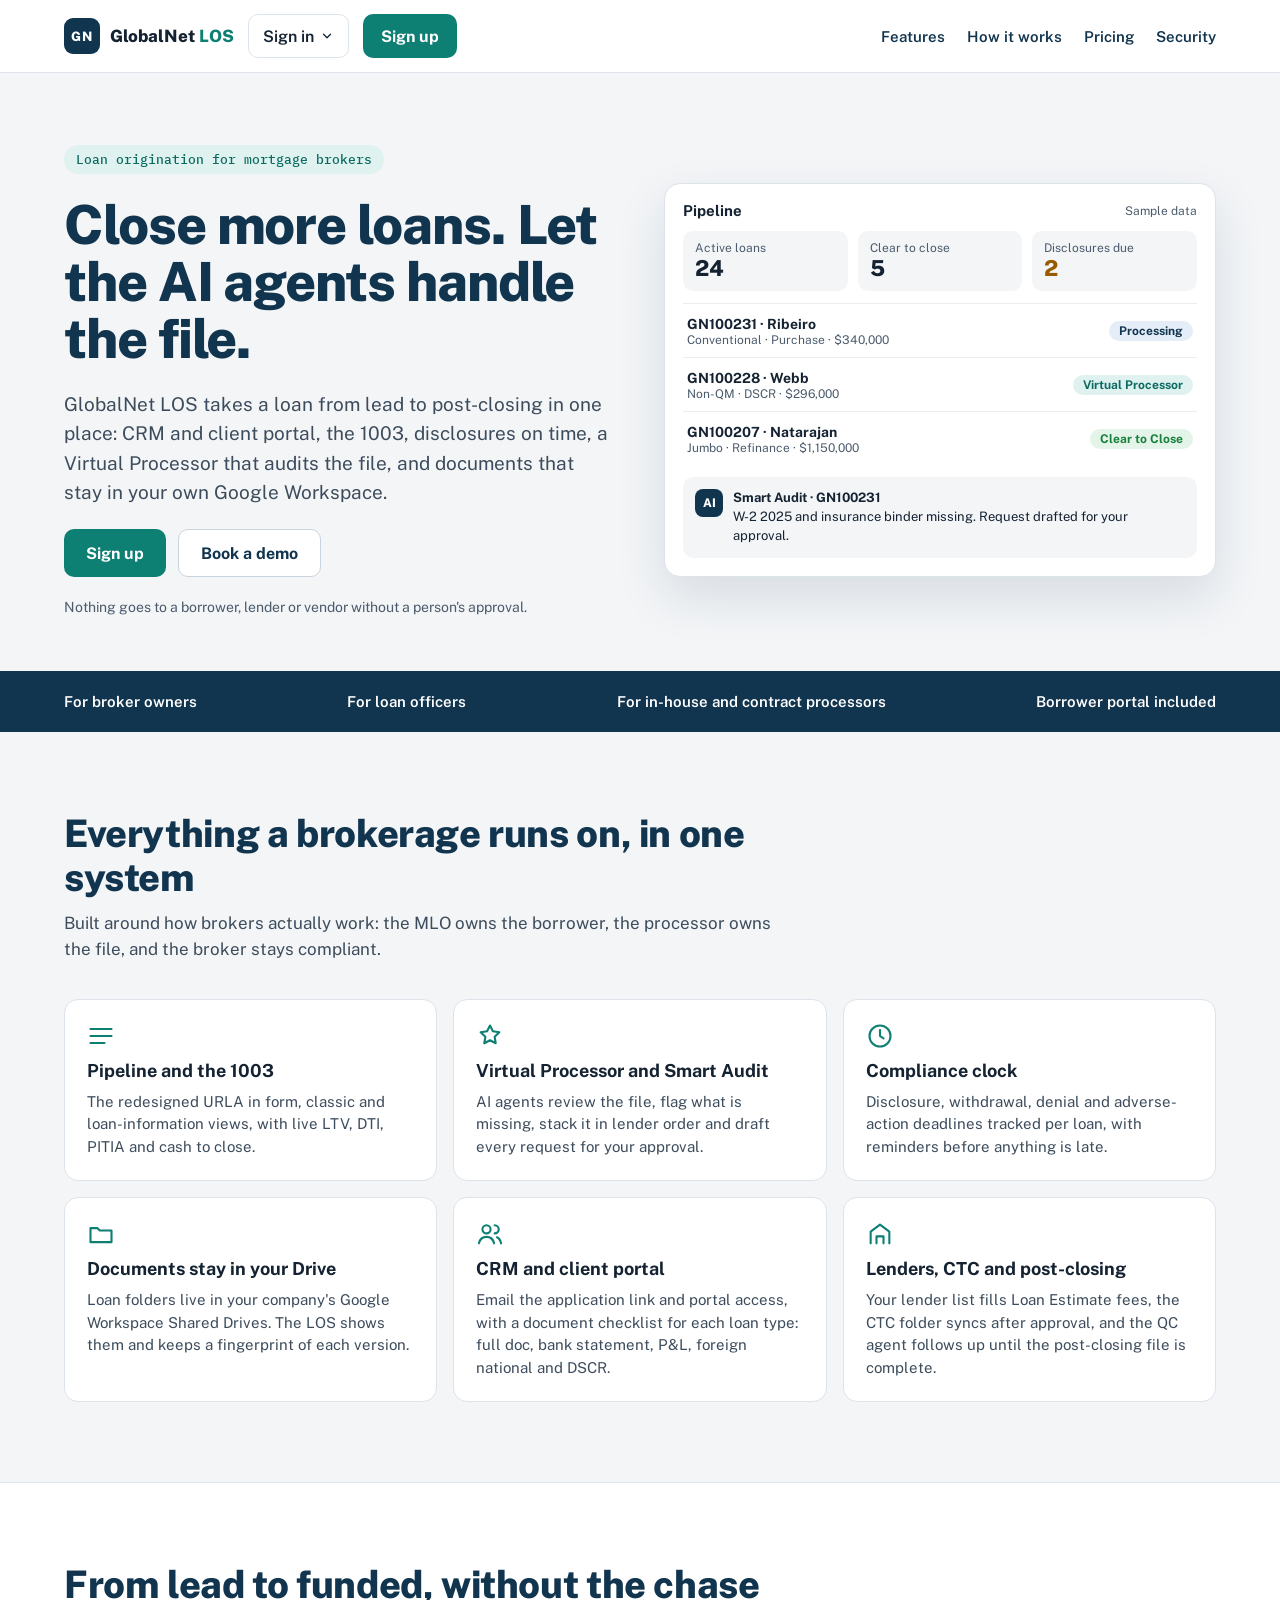
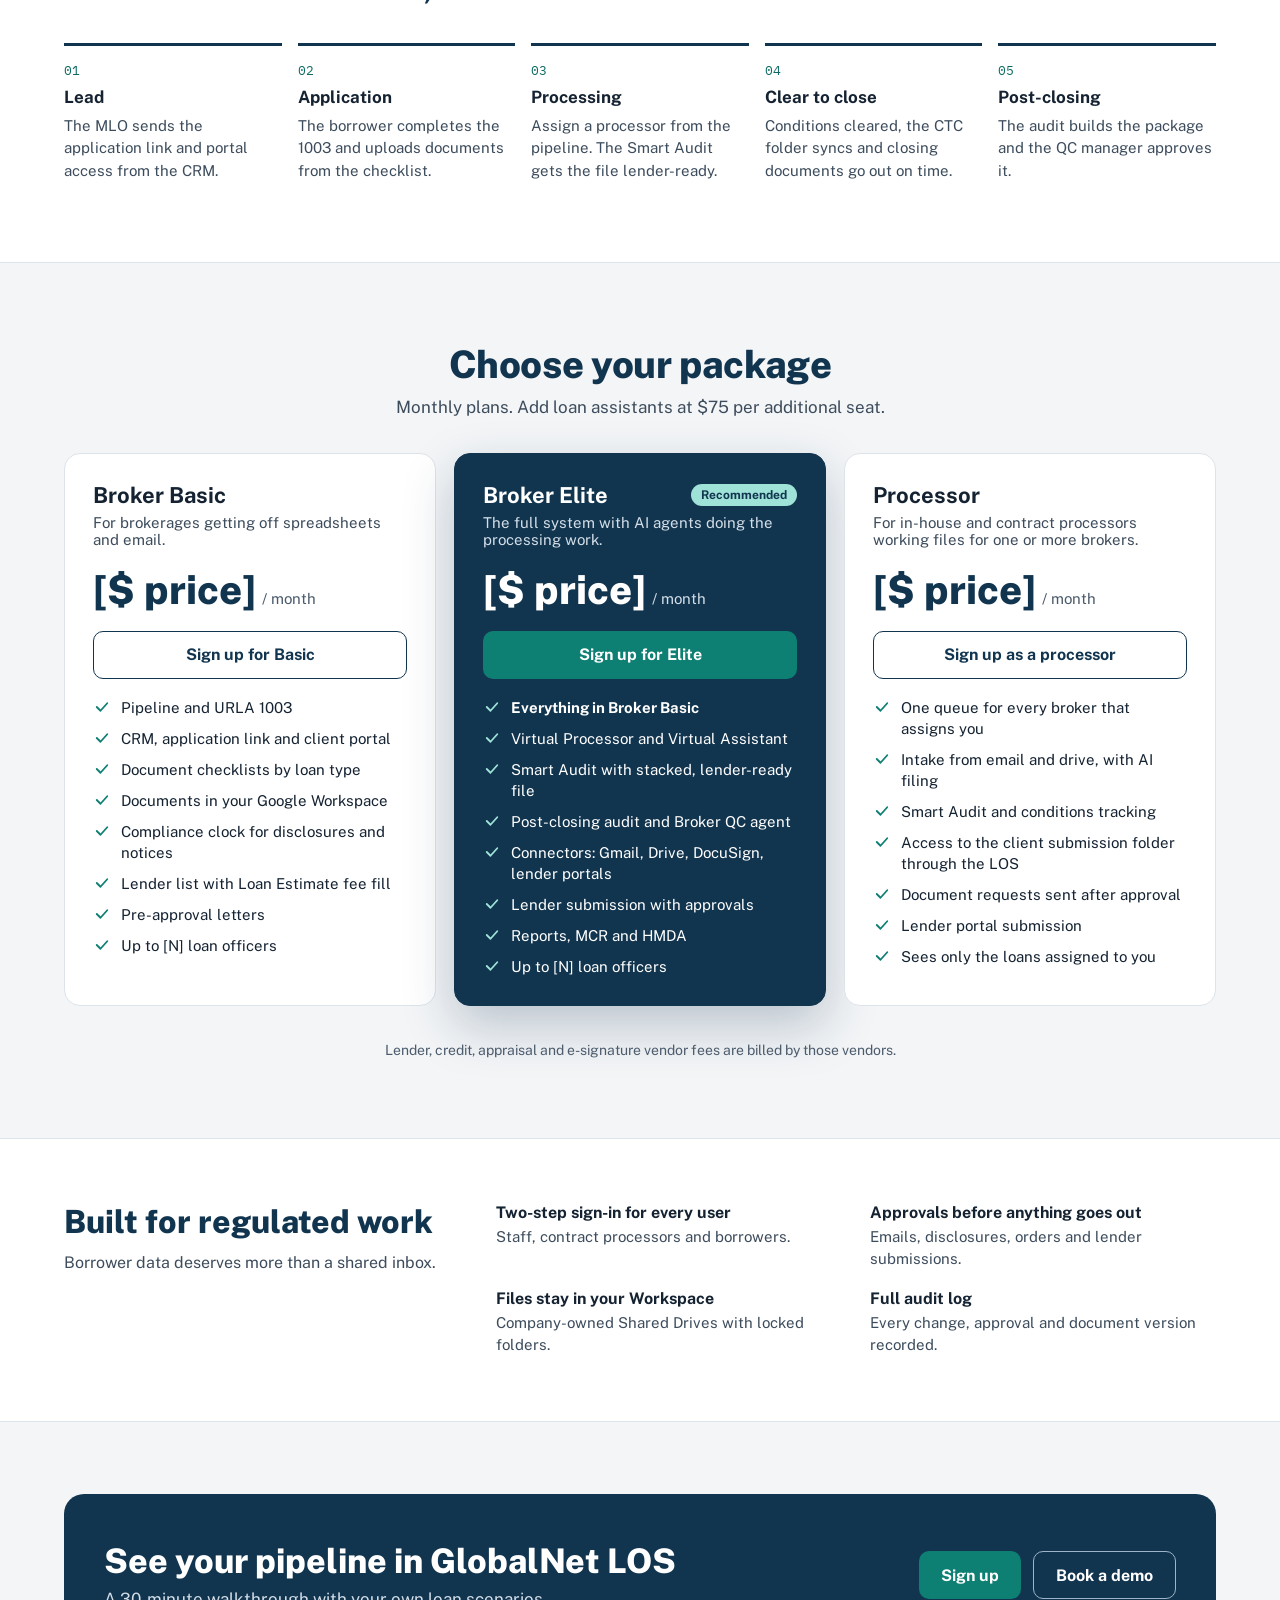
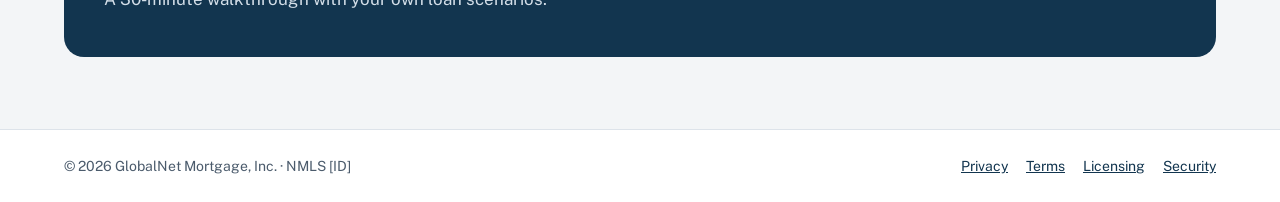
==== index.html @ fc75fb71 "GlobalNet AI LOS site (no database yet) Landing page, the full LOS with sample data (app.html) and t" ====
<!doctype html>
<html lang="en" data-app-url="" data-preview-url="app.html">
<!-- data-app-url: the platform address, e.g. https://app.globalnetmortgage.com — when set, "Sign in" opens its /login?as=… page.
     Empty: the menu opens the clickable MVP preview instead. -->
<head>
<meta charset="utf-8">
<meta name="viewport" content="width=device-width, initial-scale=1">
<title>GlobalNet LOS</title>
<link rel="preconnect" href="https://fonts.googleapis.com">
<link rel="stylesheet" href="https://fonts.googleapis.com/css2?family=Public+Sans:wght@400;500;600;700;800&amp;family=IBM+Plex+Mono:wght@400;500&amp;display=swap">
<style>
*{box-sizing:border-box}
[hidden]{display:none!important}
:root{--accent:#0d7f73}
html{scroll-behavior:smooth}
body{margin:0;background:#f3f5f7}
[role=menu] a:hover,[role=menu] a:focus-visible{background:#f3f5f7;outline:none}
a:focus-visible,button:focus-visible{outline:2px solid #0d7f73;outline-offset:2px}
section[id]{scroll-margin-top:84px}
@media (max-width:640px){h1{font-size:38px!important}h2{font-size:28px!important}#signin-menu{position:fixed!important;left:16px!important;right:16px!important;top:72px!important;width:auto!important}}
@media (prefers-reduced-motion:reduce){html{scroll-behavior:auto}}
a{color:#12354f}a:hover{color:#0d7f73}
</style>
</head>
<body>
<div style="font-family: 'Public Sans', system-ui, sans-serif; color: #142231; background: #f3f5f7; min-height: 100vh">

<header style="position: sticky; top: 0; z-index: 20; background: rgba(255,255,255,0.96); border-bottom: 1px solid #dde3ea">
<div style="max-width: 1200px; margin: 0 auto; padding: 14px 24px; display: flex; align-items: center; justify-content: space-between; gap: 16px; flex-wrap: wrap">
<div style="display: flex; align-items: center; gap: 14px; flex-wrap: wrap">
<a href="#top" style="display: flex; align-items: center; gap: 10px; text-decoration: none; color: #142231">
<span style="width: 36px; height: 36px; border-radius: 9px; background: #12354f; color: #ffffff; display: grid; place-items: center; font-weight: 800; font-size: 13px; letter-spacing: 0.04em">GN</span>
<span style="font-weight: 800; font-size: 17px">GlobalNet <span style="color: #0d7f73">LOS</span></span>
</a>
<div style="position: relative">
<button type="button" id="signin-btn" aria-haspopup="menu" aria-expanded="false" aria-controls="signin-menu" style="display: flex; align-items: center; gap: 6px; min-height: 44px; padding: 0 14px; border: 1px solid #dde3ea; border-radius: 10px; background: #ffffff; color: #142231; font: inherit; font-weight: 600; cursor: pointer">Sign in<svg width="14" height="14" viewBox="0 0 24 24" fill="none" stroke="currentColor" stroke-width="2.2" stroke-linecap="round" stroke-linejoin="round" aria-hidden="true"><path d="M6 9l6 6 6-6"></path></svg></button>
<div id="signin-menu" hidden role="menu" style="position: absolute; left: 0; top: calc(100% + 8px); width: 280px; background: #ffffff; border: 1px solid #dde3ea; border-radius: 12px; box-shadow: 0 14px 36px rgba(18,53,79,0.18); padding: 6px; display: flex; flex-direction: column">
<a role="menuitem" href="#signin-broker" data-as="broker" style="display: flex; flex-direction: column; gap: 2px; padding: 10px 12px; border-radius: 8px; text-decoration: none; color: #142231"><b style="font-size: 14px">Broker admin</b><span style="font-size: 12px; color: #4b5b6c">Company settings, MLOs, lenders, QC</span></a>
<a role="menuitem" href="#signin-mlo" data-as="mlo" style="display: flex; flex-direction: column; gap: 2px; padding: 10px 12px; border-radius: 8px; text-decoration: none; color: #142231"><b style="font-size: 14px">Loan officer</b><span style="font-size: 12px; color: #4b5b6c">Pipeline, CRM, applications</span></a>
<a role="menuitem" href="#signin-processor" data-as="processor" style="display: flex; flex-direction: column; gap: 2px; padding: 10px 12px; border-radius: 8px; text-decoration: none; color: #142231"><b style="font-size: 14px">Processor</b><span style="font-size: 12px; color: #4b5b6c">Processing queue and lender submission</span></a>
<div style="height: 1px; background: #dde3ea; margin: 4px 6px"></div>
<a role="menuitem" href="#signin-borrower" data-as="borrower" style="display: flex; flex-direction: column; gap: 2px; padding: 10px 12px; border-radius: 8px; text-decoration: none; color: #142231"><b style="font-size: 14px">Borrower portal</b><span style="font-size: 12px; color: #4b5b6c">Upload documents and follow your loan</span></a>
</div>
</div>
<a href="#pricing" style="display: inline-flex; align-items: center; min-height: 44px; padding: 0 18px; border-radius: 10px; background: var(--accent); color: #ffffff; font-weight: 700; text-decoration: none">Sign up</a>
</div>
<nav aria-label="Main" style="display: flex; gap: 22px; flex-wrap: wrap; font-weight: 600; font-size: 15px">
<a href="#features" style="text-decoration: none">Features</a>
<a href="#how" style="text-decoration: none">How it works</a>
<a href="#pricing" style="text-decoration: none">Pricing</a>
<a href="#security" style="text-decoration: none">Security</a>
</nav>
</div>
</header>

<section id="top" style="max-width: 1200px; margin: 0 auto; padding: 72px 24px 56px; display: flex; flex-wrap: wrap; gap: 48px; align-items: center">
<div style="flex: 1 1 460px; min-width: 0; display: flex; flex-direction: column; gap: 22px">
<span style="align-self: flex-start; font-family: 'IBM Plex Mono', monospace; font-size: 13px; font-weight: 500; color: #0b6b61; background: #dff2ef; padding: 6px 12px; border-radius: 999px">Loan origination for mortgage brokers</span>
<h1 style="margin: 0; font-size: 54px; line-height: 1.06; font-weight: 800; letter-spacing: -0.02em; color: #12354f">Close more loans. Let the AI agents handle the file.</h1>
<p style="margin: 0; font-size: 19px; line-height: 1.55; color: #3d4c5c">GlobalNet LOS takes a loan from lead to post-closing in one place: CRM and client portal, the 1003, disclosures on time, a Virtual Processor that audits the file, and documents that stay in your own Google Workspace.</p>
<div style="display: flex; gap: 12px; flex-wrap: wrap">
<a href="#pricing" style="display: inline-flex; align-items: center; min-height: 48px; padding: 0 22px; border-radius: 10px; background: var(--accent); color: #ffffff; font-weight: 700; font-size: 16px; text-decoration: none">Sign up</a>
<a href="#demo" style="display: inline-flex; align-items: center; min-height: 48px; padding: 0 22px; border-radius: 10px; background: #ffffff; border: 1px solid #c9d3dd; color: #12354f; font-weight: 700; font-size: 16px; text-decoration: none">Book a demo</a>
</div>
<p style="margin: 0; font-size: 14px; color: #4b5b6c">Nothing goes to a borrower, lender or vendor without a person's approval.</p>
</div>
<div style="flex: 1 1 460px; min-width: 0">
<div style="background: #ffffff; border: 1px solid #dde3ea; border-radius: 16px; box-shadow: 0 20px 50px rgba(18,53,79,0.12); padding: 18px; display: flex; flex-direction: column; gap: 12px">
<div style="display: flex; justify-content: space-between; align-items: center; gap: 10px; flex-wrap: wrap"><b style="font-size: 15px">Pipeline</b><span style="font-size: 12px; color: #4b5b6c">Sample data</span></div>
<div style="display: grid; grid-template-columns: repeat(3, minmax(0, 1fr)); gap: 10px">
<div style="background: #f3f5f7; border-radius: 10px; padding: 10px 12px"><div style="font-size: 12px; color: #4b5b6c">Active loans</div><div style="font-size: 22px; font-weight: 800">24</div></div>
<div style="background: #f3f5f7; border-radius: 10px; padding: 10px 12px"><div style="font-size: 12px; color: #4b5b6c">Clear to close</div><div style="font-size: 22px; font-weight: 800">5</div></div>
<div style="background: #f3f5f7; border-radius: 10px; padding: 10px 12px"><div style="font-size: 12px; color: #4b5b6c">Disclosures due</div><div style="font-size: 22px; font-weight: 800; color: #9a5b00">2</div></div>
</div>
<div style="display: flex; flex-direction: column">
<div style="display: flex; justify-content: space-between; align-items: center; gap: 10px; padding: 10px 4px; border-top: 1px solid #e8edf2"><div><b style="font-size: 14px">GN100231 · Ribeiro</b><div style="font-size: 12px; color: #4b5b6c">Conventional · Purchase · $340,000</div></div><span style="font-size: 12px; font-weight: 700; color: #12354f; background: #e5eef8; padding: 3px 10px; border-radius: 999px">Processing</span></div>
<div style="display: flex; justify-content: space-between; align-items: center; gap: 10px; padding: 10px 4px; border-top: 1px solid #e8edf2"><div><b style="font-size: 14px">GN100228 · Webb</b><div style="font-size: 12px; color: #4b5b6c">Non-QM · DSCR · $296,000</div></div><span style="font-size: 12px; font-weight: 700; color: #0b6b61; background: #dff2ef; padding: 3px 10px; border-radius: 999px">Virtual Processor</span></div>
<div style="display: flex; justify-content: space-between; align-items: center; gap: 10px; padding: 10px 4px; border-top: 1px solid #e8edf2"><div><b style="font-size: 14px">GN100207 · Natarajan</b><div style="font-size: 12px; color: #4b5b6c">Jumbo · Refinance · $1,150,000</div></div><span style="font-size: 12px; font-weight: 700; color: #17803d; background: #e4f4e9; padding: 3px 10px; border-radius: 999px">Clear to Close</span></div>
</div>
<div style="display: flex; gap: 10px; align-items: flex-start; background: #f3f5f7; border-radius: 10px; padding: 12px">
<span style="flex: none; width: 28px; height: 28px; border-radius: 8px; background: #12354f; color: #ffffff; display: grid; place-items: center; font-size: 12px; font-weight: 800">AI</span>
<div style="font-size: 13px; line-height: 1.45"><b>Smart Audit · GN100231</b><br>W-2 2025 and insurance binder missing. Request drafted for your approval.</div>
</div>
</div>
</div>
</section>

<section aria-label="Who it is for" style="background: #12354f; color: #ffffff">
<div style="max-width: 1200px; margin: 0 auto; padding: 22px 24px; display: flex; flex-wrap: wrap; justify-content: space-between; gap: 14px 32px; font-weight: 600; font-size: 15px">
<span>For broker owners</span><span>For loan officers</span><span>For in-house and contract processors</span><span>Borrower portal included</span>
</div>
</section>

<section id="features" style="max-width: 1200px; margin: 0 auto; padding: 80px 24px; display: flex; flex-direction: column; gap: 36px">
<div style="display: flex; flex-direction: column; gap: 10px; max-width: 720px">
<h2 style="margin: 0; font-size: 38px; line-height: 1.15; font-weight: 800; color: #12354f; letter-spacing: -0.01em">Everything a brokerage runs on, in one system</h2>
<p style="margin: 0; font-size: 17px; line-height: 1.55; color: #3d4c5c">Built around how brokers actually work: the MLO owns the borrower, the processor owns the file, and the broker stays compliant.</p>
</div>
<div style="display: grid; grid-template-columns: repeat(auto-fit, minmax(300px, 1fr)); gap: 16px">
<div style="background: #ffffff; border: 1px solid #dde3ea; border-radius: 14px; padding: 22px; display: flex; flex-direction: column; gap: 10px">
<svg width="28" height="28" viewBox="0 0 24 24" fill="none" stroke="#0d7f73" stroke-width="1.8" stroke-linecap="round" stroke-linejoin="round" aria-hidden="true"><path d="M3 6h18M3 12h18M3 18h12"></path></svg>
<h3 style="margin: 0; font-size: 18px">Pipeline and the 1003</h3>
<p style="margin: 0; font-size: 15px; line-height: 1.5; color: #3d4c5c">The redesigned URLA in form, classic and loan-information views, with live LTV, DTI, PITIA and cash to close.</p>
</div>
<div style="background: #ffffff; border: 1px solid #dde3ea; border-radius: 14px; padding: 22px; display: flex; flex-direction: column; gap: 10px">
<svg width="28" height="28" viewBox="0 0 24 24" fill="none" stroke="#0d7f73" stroke-width="1.8" stroke-linecap="round" stroke-linejoin="round" aria-hidden="true"><path d="M12 3l2.5 5 5.5.8-4 3.9.9 5.5L12 15.6 7.1 18.2l.9-5.5-4-3.9 5.5-.8z"></path></svg>
<h3 style="margin: 0; font-size: 18px">Virtual Processor and Smart Audit</h3>
<p style="margin: 0; font-size: 15px; line-height: 1.5; color: #3d4c5c">AI agents review the file, flag what is missing, stack it in lender order and draft every request for your approval.</p>
</div>
<div style="background: #ffffff; border: 1px solid #dde3ea; border-radius: 14px; padding: 22px; display: flex; flex-direction: column; gap: 10px">
<svg width="28" height="28" viewBox="0 0 24 24" fill="none" stroke="#0d7f73" stroke-width="1.8" stroke-linecap="round" stroke-linejoin="round" aria-hidden="true"><circle cx="12" cy="12" r="9"></circle><path d="M12 7v5l3 2"></path></svg>
<h3 style="margin: 0; font-size: 18px">Compliance clock</h3>
<p style="margin: 0; font-size: 15px; line-height: 1.5; color: #3d4c5c">Disclosure, withdrawal, denial and adverse-action deadlines tracked per loan, with reminders before anything is late.</p>
</div>
<div style="background: #ffffff; border: 1px solid #dde3ea; border-radius: 14px; padding: 22px; display: flex; flex-direction: column; gap: 10px">
<svg width="28" height="28" viewBox="0 0 24 24" fill="none" stroke="#0d7f73" stroke-width="1.8" stroke-linecap="round" stroke-linejoin="round" aria-hidden="true"><path d="M3 7h6l2 2h10v10H3z"></path></svg>
<h3 style="margin: 0; font-size: 18px">Documents stay in your Drive</h3>
<p style="margin: 0; font-size: 15px; line-height: 1.5; color: #3d4c5c">Loan folders live in your company's Google Workspace Shared Drives. The LOS shows them and keeps a fingerprint of each version.</p>
</div>
<div style="background: #ffffff; border: 1px solid #dde3ea; border-radius: 14px; padding: 22px; display: flex; flex-direction: column; gap: 10px">
<svg width="28" height="28" viewBox="0 0 24 24" fill="none" stroke="#0d7f73" stroke-width="1.8" stroke-linecap="round" stroke-linejoin="round" aria-hidden="true"><circle cx="9" cy="8" r="3.5"></circle><path d="M2.5 20c.8-3.5 3.4-5.5 6.5-5.5s5.7 2 6.5 5.5M16 4.5a3.5 3.5 0 010 7M18 14.8c1.8.8 3 2.6 3.5 5.2"></path></svg>
<h3 style="margin: 0; font-size: 18px">CRM and client portal</h3>
<p style="margin: 0; font-size: 15px; line-height: 1.5; color: #3d4c5c">Email the application link and portal access, with a document checklist for each loan type: full doc, bank statement, P&amp;L, foreign national and DSCR.</p>
</div>
<div style="background: #ffffff; border: 1px solid #dde3ea; border-radius: 14px; padding: 22px; display: flex; flex-direction: column; gap: 10px">
<svg width="28" height="28" viewBox="0 0 24 24" fill="none" stroke="#0d7f73" stroke-width="1.8" stroke-linecap="round" stroke-linejoin="round" aria-hidden="true"><path d="M4 20V10l8-6 8 6v10M9 20v-6h6v6"></path></svg>
<h3 style="margin: 0; font-size: 18px">Lenders, CTC and post-closing</h3>
<p style="margin: 0; font-size: 15px; line-height: 1.5; color: #3d4c5c">Your lender list fills Loan Estimate fees, the CTC folder syncs after approval, and the QC agent follows up until the post-closing file is complete.</p>
</div>
</div>
</section>

<section id="how" style="background: #ffffff; border-top: 1px solid #dde3ea; border-bottom: 1px solid #dde3ea">
<div style="max-width: 1200px; margin: 0 auto; padding: 80px 24px; display: flex; flex-direction: column; gap: 36px">
<h2 style="margin: 0; font-size: 38px; line-height: 1.15; font-weight: 800; color: #12354f; letter-spacing: -0.01em">From lead to funded, without the chase</h2>
<ol style="margin: 0; padding: 0; list-style: none; display: grid; grid-template-columns: repeat(auto-fit, minmax(210px, 1fr)); gap: 16px">
<li style="display: flex; flex-direction: column; gap: 8px; border-top: 3px solid #12354f; padding-top: 16px"><span style="font-family: 'IBM Plex Mono', monospace; font-size: 13px; color: #0b6b61">01</span><b style="font-size: 17px">Lead</b><span style="font-size: 15px; line-height: 1.5; color: #3d4c5c">The MLO sends the application link and portal access from the CRM.</span></li>
<li style="display: flex; flex-direction: column; gap: 8px; border-top: 3px solid #12354f; padding-top: 16px"><span style="font-family: 'IBM Plex Mono', monospace; font-size: 13px; color: #0b6b61">02</span><b style="font-size: 17px">Application</b><span style="font-size: 15px; line-height: 1.5; color: #3d4c5c">The borrower completes the 1003 and uploads documents from the checklist.</span></li>
<li style="display: flex; flex-direction: column; gap: 8px; border-top: 3px solid #12354f; padding-top: 16px"><span style="font-family: 'IBM Plex Mono', monospace; font-size: 13px; color: #0b6b61">03</span><b style="font-size: 17px">Processing</b><span style="font-size: 15px; line-height: 1.5; color: #3d4c5c">Assign a processor from the pipeline. The Smart Audit gets the file lender-ready.</span></li>
<li style="display: flex; flex-direction: column; gap: 8px; border-top: 3px solid #12354f; padding-top: 16px"><span style="font-family: 'IBM Plex Mono', monospace; font-size: 13px; color: #0b6b61">04</span><b style="font-size: 17px">Clear to close</b><span style="font-size: 15px; line-height: 1.5; color: #3d4c5c">Conditions cleared, the CTC folder syncs and closing documents go out on time.</span></li>
<li style="display: flex; flex-direction: column; gap: 8px; border-top: 3px solid #12354f; padding-top: 16px"><span style="font-family: 'IBM Plex Mono', monospace; font-size: 13px; color: #0b6b61">05</span><b style="font-size: 17px">Post-closing</b><span style="font-size: 15px; line-height: 1.5; color: #3d4c5c">The audit builds the package and the QC manager approves it.</span></li>
</ol>
</div>
</section>

<section id="pricing" style="max-width: 1200px; margin: 0 auto; padding: 80px 24px; display: flex; flex-direction: column; gap: 36px">
<div style="display: flex; flex-direction: column; gap: 10px; align-items: center; text-align: center">
<h2 style="margin: 0; font-size: 38px; line-height: 1.15; font-weight: 800; color: #12354f; letter-spacing: -0.01em">Choose your package</h2>
<p style="margin: 0; font-size: 17px; color: #3d4c5c">Monthly plans. Add loan assistants at $75 per additional seat.</p>
</div>
<div style="display: grid; grid-template-columns: repeat(auto-fit, minmax(300px, 1fr)); gap: 18px; align-items: stretch">

<div style="background: #ffffff; border: 1px solid #dde3ea; border-radius: 16px; padding: 28px; display: flex; flex-direction: column; gap: 18px">
<div style="display: flex; flex-direction: column; gap: 6px"><h3 style="margin: 0; font-size: 22px">Broker Basic</h3><p style="margin: 0; font-size: 15px; color: #3d4c5c">For brokerages getting off spreadsheets and email.</p></div>
<div style="display: flex; align-items: baseline; gap: 6px"><span style="font-size: 40px; font-weight: 800; color: #12354f">[$ price]</span><span style="font-size: 15px; color: #4b5b6c">/ month</span></div>
<a href="#signup-basic" style="display: flex; justify-content: center; align-items: center; min-height: 48px; border-radius: 10px; border: 1px solid #12354f; color: #12354f; font-weight: 700; text-decoration: none">Sign up for Basic</a>
<ul style="margin: 0; padding: 0; list-style: none; display: flex; flex-direction: column; gap: 10px; font-size: 15px; line-height: 1.4">
<li style="display: flex; gap: 10px"><svg width="18" height="18" viewBox="0 0 24 24" fill="none" stroke="#0d7f73" stroke-width="2.4" stroke-linecap="round" stroke-linejoin="round" aria-hidden="true" style="flex: none; margin-top: 1px"><path d="M5 12l5 5 9-10"></path></svg>Pipeline and URLA 1003</li>
<li style="display: flex; gap: 10px"><svg width="18" height="18" viewBox="0 0 24 24" fill="none" stroke="#0d7f73" stroke-width="2.4" stroke-linecap="round" stroke-linejoin="round" aria-hidden="true" style="flex: none; margin-top: 1px"><path d="M5 12l5 5 9-10"></path></svg>CRM, application link and client portal</li>
<li style="display: flex; gap: 10px"><svg width="18" height="18" viewBox="0 0 24 24" fill="none" stroke="#0d7f73" stroke-width="2.4" stroke-linecap="round" stroke-linejoin="round" aria-hidden="true" style="flex: none; margin-top: 1px"><path d="M5 12l5 5 9-10"></path></svg>Document checklists by loan type</li>
<li style="display: flex; gap: 10px"><svg width="18" height="18" viewBox="0 0 24 24" fill="none" stroke="#0d7f73" stroke-width="2.4" stroke-linecap="round" stroke-linejoin="round" aria-hidden="true" style="flex: none; margin-top: 1px"><path d="M5 12l5 5 9-10"></path></svg>Documents in your Google Workspace</li>
<li style="display: flex; gap: 10px"><svg width="18" height="18" viewBox="0 0 24 24" fill="none" stroke="#0d7f73" stroke-width="2.4" stroke-linecap="round" stroke-linejoin="round" aria-hidden="true" style="flex: none; margin-top: 1px"><path d="M5 12l5 5 9-10"></path></svg>Compliance clock for disclosures and notices</li>
<li style="display: flex; gap: 10px"><svg width="18" height="18" viewBox="0 0 24 24" fill="none" stroke="#0d7f73" stroke-width="2.4" stroke-linecap="round" stroke-linejoin="round" aria-hidden="true" style="flex: none; margin-top: 1px"><path d="M5 12l5 5 9-10"></path></svg>Lender list with Loan Estimate fee fill</li>
<li style="display: flex; gap: 10px"><svg width="18" height="18" viewBox="0 0 24 24" fill="none" stroke="#0d7f73" stroke-width="2.4" stroke-linecap="round" stroke-linejoin="round" aria-hidden="true" style="flex: none; margin-top: 1px"><path d="M5 12l5 5 9-10"></path></svg>Pre-approval letters</li>
<li style="display: flex; gap: 10px"><svg width="18" height="18" viewBox="0 0 24 24" fill="none" stroke="#0d7f73" stroke-width="2.4" stroke-linecap="round" stroke-linejoin="round" aria-hidden="true" style="flex: none; margin-top: 1px"><path d="M5 12l5 5 9-10"></path></svg>Up to [N] loan officers</li>
</ul>
</div>

<div style="background: #12354f; color: #ffffff; border: 1px solid #12354f; border-radius: 16px; padding: 28px; display: flex; flex-direction: column; gap: 18px; box-shadow: 0 20px 50px rgba(18,53,79,0.25)">
<div style="display: flex; flex-direction: column; gap: 6px"><div style="display: flex; justify-content: space-between; align-items: center; gap: 10px; flex-wrap: wrap"><h3 style="margin: 0; font-size: 22px">Broker Elite</h3><span style="font-size: 12px; font-weight: 700; color: #12354f; background: #9fe3d8; padding: 4px 10px; border-radius: 999px">Recommended</span></div><p style="margin: 0; font-size: 15px; color: #d3dee8">The full system with AI agents doing the processing work.</p></div>
<div style="display: flex; align-items: baseline; gap: 6px"><span style="font-size: 40px; font-weight: 800">[$ price]</span><span style="font-size: 15px; color: #d3dee8">/ month</span></div>
<a href="#signup-elite" style="display: flex; justify-content: center; align-items: center; min-height: 48px; border-radius: 10px; background: var(--accent); color: #ffffff; font-weight: 700; text-decoration: none">Sign up for Elite</a>
<ul style="margin: 0; padding: 0; list-style: none; display: flex; flex-direction: column; gap: 10px; font-size: 15px; line-height: 1.4">
<li style="display: flex; gap: 10px; font-weight: 700"><svg width="18" height="18" viewBox="0 0 24 24" fill="none" stroke="#9fe3d8" stroke-width="2.4" stroke-linecap="round" stroke-linejoin="round" aria-hidden="true" style="flex: none; margin-top: 1px"><path d="M5 12l5 5 9-10"></path></svg>Everything in Broker Basic</li>
<li style="display: flex; gap: 10px"><svg width="18" height="18" viewBox="0 0 24 24" fill="none" stroke="#9fe3d8" stroke-width="2.4" stroke-linecap="round" stroke-linejoin="round" aria-hidden="true" style="flex: none; margin-top: 1px"><path d="M5 12l5 5 9-10"></path></svg>Virtual Processor and Virtual Assistant</li>
<li style="display: flex; gap: 10px"><svg width="18" height="18" viewBox="0 0 24 24" fill="none" stroke="#9fe3d8" stroke-width="2.4" stroke-linecap="round" stroke-linejoin="round" aria-hidden="true" style="flex: none; margin-top: 1px"><path d="M5 12l5 5 9-10"></path></svg>Smart Audit with stacked, lender-ready file</li>
<li style="display: flex; gap: 10px"><svg width="18" height="18" viewBox="0 0 24 24" fill="none" stroke="#9fe3d8" stroke-width="2.4" stroke-linecap="round" stroke-linejoin="round" aria-hidden="true" style="flex: none; margin-top: 1px"><path d="M5 12l5 5 9-10"></path></svg>Post-closing audit and Broker QC agent</li>
<li style="display: flex; gap: 10px"><svg width="18" height="18" viewBox="0 0 24 24" fill="none" stroke="#9fe3d8" stroke-width="2.4" stroke-linecap="round" stroke-linejoin="round" aria-hidden="true" style="flex: none; margin-top: 1px"><path d="M5 12l5 5 9-10"></path></svg>Connectors: Gmail, Drive, DocuSign, lender portals</li>
<li style="display: flex; gap: 10px"><svg width="18" height="18" viewBox="0 0 24 24" fill="none" stroke="#9fe3d8" stroke-width="2.4" stroke-linecap="round" stroke-linejoin="round" aria-hidden="true" style="flex: none; margin-top: 1px"><path d="M5 12l5 5 9-10"></path></svg>Lender submission with approvals</li>
<li style="display: flex; gap: 10px"><svg width="18" height="18" viewBox="0 0 24 24" fill="none" stroke="#9fe3d8" stroke-width="2.4" stroke-linecap="round" stroke-linejoin="round" aria-hidden="true" style="flex: none; margin-top: 1px"><path d="M5 12l5 5 9-10"></path></svg>Reports, MCR and HMDA</li>
<li style="display: flex; gap: 10px"><svg width="18" height="18" viewBox="0 0 24 24" fill="none" stroke="#9fe3d8" stroke-width="2.4" stroke-linecap="round" stroke-linejoin="round" aria-hidden="true" style="flex: none; margin-top: 1px"><path d="M5 12l5 5 9-10"></path></svg>Up to [N] loan officers</li>
</ul>
</div>

<div style="background: #ffffff; border: 1px solid #dde3ea; border-radius: 16px; padding: 28px; display: flex; flex-direction: column; gap: 18px">
<div style="display: flex; flex-direction: column; gap: 6px"><h3 style="margin: 0; font-size: 22px">Processor</h3><p style="margin: 0; font-size: 15px; color: #3d4c5c">For in-house and contract processors working files for one or more brokers.</p></div>
<div style="display: flex; align-items: baseline; gap: 6px"><span style="font-size: 40px; font-weight: 800; color: #12354f">[$ price]</span><span style="font-size: 15px; color: #4b5b6c">/ month</span></div>
<a href="#signup-processor" style="display: flex; justify-content: center; align-items: center; min-height: 48px; border-radius: 10px; border: 1px solid #12354f; color: #12354f; font-weight: 700; text-decoration: none">Sign up as a processor</a>
<ul style="margin: 0; padding: 0; list-style: none; display: flex; flex-direction: column; gap: 10px; font-size: 15px; line-height: 1.4">
<li style="display: flex; gap: 10px"><svg width="18" height="18" viewBox="0 0 24 24" fill="none" stroke="#0d7f73" stroke-width="2.4" stroke-linecap="round" stroke-linejoin="round" aria-hidden="true" style="flex: none; margin-top: 1px"><path d="M5 12l5 5 9-10"></path></svg>One queue for every broker that assigns you</li>
<li style="display: flex; gap: 10px"><svg width="18" height="18" viewBox="0 0 24 24" fill="none" stroke="#0d7f73" stroke-width="2.4" stroke-linecap="round" stroke-linejoin="round" aria-hidden="true" style="flex: none; margin-top: 1px"><path d="M5 12l5 5 9-10"></path></svg>Intake from email and drive, with AI filing</li>
<li style="display: flex; gap: 10px"><svg width="18" height="18" viewBox="0 0 24 24" fill="none" stroke="#0d7f73" stroke-width="2.4" stroke-linecap="round" stroke-linejoin="round" aria-hidden="true" style="flex: none; margin-top: 1px"><path d="M5 12l5 5 9-10"></path></svg>Smart Audit and conditions tracking</li>
<li style="display: flex; gap: 10px"><svg width="18" height="18" viewBox="0 0 24 24" fill="none" stroke="#0d7f73" stroke-width="2.4" stroke-linecap="round" stroke-linejoin="round" aria-hidden="true" style="flex: none; margin-top: 1px"><path d="M5 12l5 5 9-10"></path></svg>Access to the client submission folder through the LOS</li>
<li style="display: flex; gap: 10px"><svg width="18" height="18" viewBox="0 0 24 24" fill="none" stroke="#0d7f73" stroke-width="2.4" stroke-linecap="round" stroke-linejoin="round" aria-hidden="true" style="flex: none; margin-top: 1px"><path d="M5 12l5 5 9-10"></path></svg>Document requests sent after approval</li>
<li style="display: flex; gap: 10px"><svg width="18" height="18" viewBox="0 0 24 24" fill="none" stroke="#0d7f73" stroke-width="2.4" stroke-linecap="round" stroke-linejoin="round" aria-hidden="true" style="flex: none; margin-top: 1px"><path d="M5 12l5 5 9-10"></path></svg>Lender portal submission</li>
<li style="display: flex; gap: 10px"><svg width="18" height="18" viewBox="0 0 24 24" fill="none" stroke="#0d7f73" stroke-width="2.4" stroke-linecap="round" stroke-linejoin="round" aria-hidden="true" style="flex: none; margin-top: 1px"><path d="M5 12l5 5 9-10"></path></svg>Sees only the loans assigned to you</li>
</ul>
</div>

</div>
<p style="margin: 0; text-align: center; font-size: 14px; color: #4b5b6c">Lender, credit, appraisal and e-signature vendor fees are billed by those vendors.</p>
</section>

<section id="security" style="background: #ffffff; border-top: 1px solid #dde3ea; border-bottom: 1px solid #dde3ea">
<div style="max-width: 1200px; margin: 0 auto; padding: 64px 24px; display: flex; flex-wrap: wrap; gap: 32px; align-items: flex-start">
<div style="flex: 1 1 320px; min-width: 0; display: flex; flex-direction: column; gap: 10px">
<h2 style="margin: 0; font-size: 32px; line-height: 1.2; font-weight: 800; color: #12354f">Built for regulated work</h2>
<p style="margin: 0; font-size: 16px; line-height: 1.55; color: #3d4c5c">Borrower data deserves more than a shared inbox.</p>
</div>
<div style="flex: 2 1 560px; min-width: 0; display: grid; grid-template-columns: repeat(auto-fit, minmax(240px, 1fr)); gap: 18px 28px">
<div style="display: flex; flex-direction: column; gap: 4px"><b style="font-size: 16px">Two-step sign-in for every user</b><span style="font-size: 15px; line-height: 1.5; color: #3d4c5c">Staff, contract processors and borrowers.</span></div>
<div style="display: flex; flex-direction: column; gap: 4px"><b style="font-size: 16px">Approvals before anything goes out</b><span style="font-size: 15px; line-height: 1.5; color: #3d4c5c">Emails, disclosures, orders and lender submissions.</span></div>
<div style="display: flex; flex-direction: column; gap: 4px"><b style="font-size: 16px">Files stay in your Workspace</b><span style="font-size: 15px; line-height: 1.5; color: #3d4c5c">Company-owned Shared Drives with locked folders.</span></div>
<div style="display: flex; flex-direction: column; gap: 4px"><b style="font-size: 16px">Full audit log</b><span style="font-size: 15px; line-height: 1.5; color: #3d4c5c">Every change, approval and document version recorded.</span></div>
</div>
</div>
</section>

<section id="demo" style="max-width: 1200px; margin: 0 auto; padding: 72px 24px">
<div style="background: #12354f; color: #ffffff; border-radius: 20px; padding: 48px 40px; display: flex; flex-wrap: wrap; justify-content: space-between; align-items: center; gap: 24px">
<div style="flex: 1 1 420px; min-width: 0; display: flex; flex-direction: column; gap: 8px">
<h2 style="margin: 0; font-size: 34px; line-height: 1.15; font-weight: 800">See your pipeline in GlobalNet LOS</h2>
<p style="margin: 0; font-size: 17px; color: #d3dee8">A 30-minute walkthrough with your own loan scenarios.</p>
</div>
<div style="display: flex; gap: 12px; flex-wrap: wrap">
<a href="#pricing" style="display: inline-flex; align-items: center; min-height: 48px; padding: 0 22px; border-radius: 10px; background: var(--accent); color: #ffffff; font-weight: 700; text-decoration: none">Sign up</a>
<a href="mailto:[sales email]" style="display: inline-flex; align-items: center; min-height: 48px; padding: 0 22px; border-radius: 10px; border: 1px solid #9fb4c8; color: #ffffff; font-weight: 700; text-decoration: none">Book a demo</a>
</div>
</div>
</section>

<footer style="border-top: 1px solid #dde3ea; background: #ffffff">
<div style="max-width: 1200px; margin: 0 auto; padding: 28px 24px; display: flex; flex-wrap: wrap; justify-content: space-between; gap: 14px; font-size: 14px; color: #4b5b6c">
<span>© 2026 GlobalNet Mortgage, Inc. · NMLS [ID]</span>
<span style="display: flex; gap: 18px; flex-wrap: wrap"><a href="#privacy">Privacy</a><a href="#terms">Terms</a><a href="#licensing">Licensing</a><a href="#security">Security</a></span>
</div>
</footer>

</div>
<script>
(function(){var root=document.documentElement,app=(root.dataset.appUrl||'').replace(/\/+$/,''),prev=root.dataset.previewUrl;
document.querySelectorAll('[data-as]').forEach(function(a){var k=a.getAttribute('data-as');
a.href='app.html?as='+encodeURIComponent(k);});})();
(function(){var b=document.getElementById('signin-btn'),m=document.getElementById('signin-menu');
function set(o){m.hidden=!o;b.setAttribute('aria-expanded',String(o));}
b.addEventListener('click',function(e){e.stopPropagation();set(m.hidden);if(!m.hidden){var f=m.querySelector('a');if(f)f.focus();}});
document.addEventListener('click',function(e){if(!m.hidden&&!m.contains(e.target))set(false);});
document.addEventListener('keydown',function(e){if(e.key==='Escape'&&!m.hidden){set(false);b.focus();}});})();
</script>
</body>
</html>
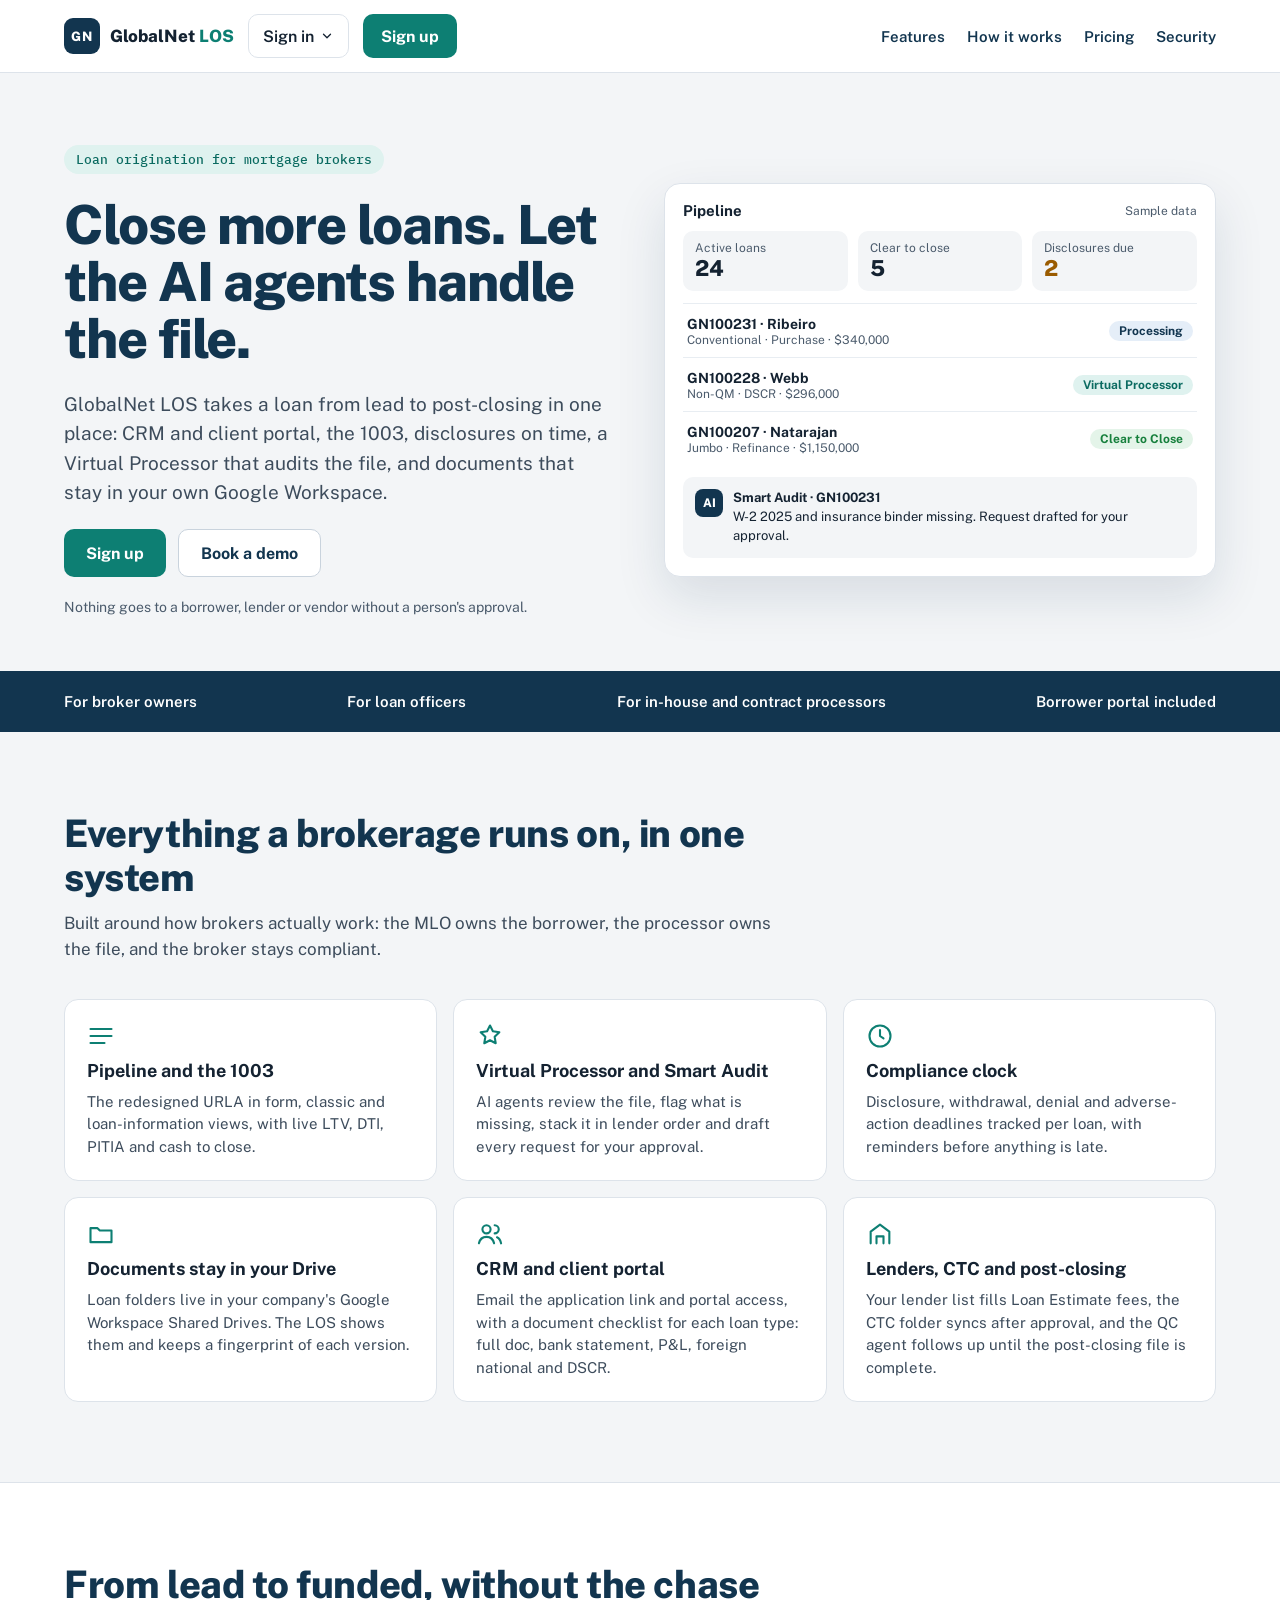
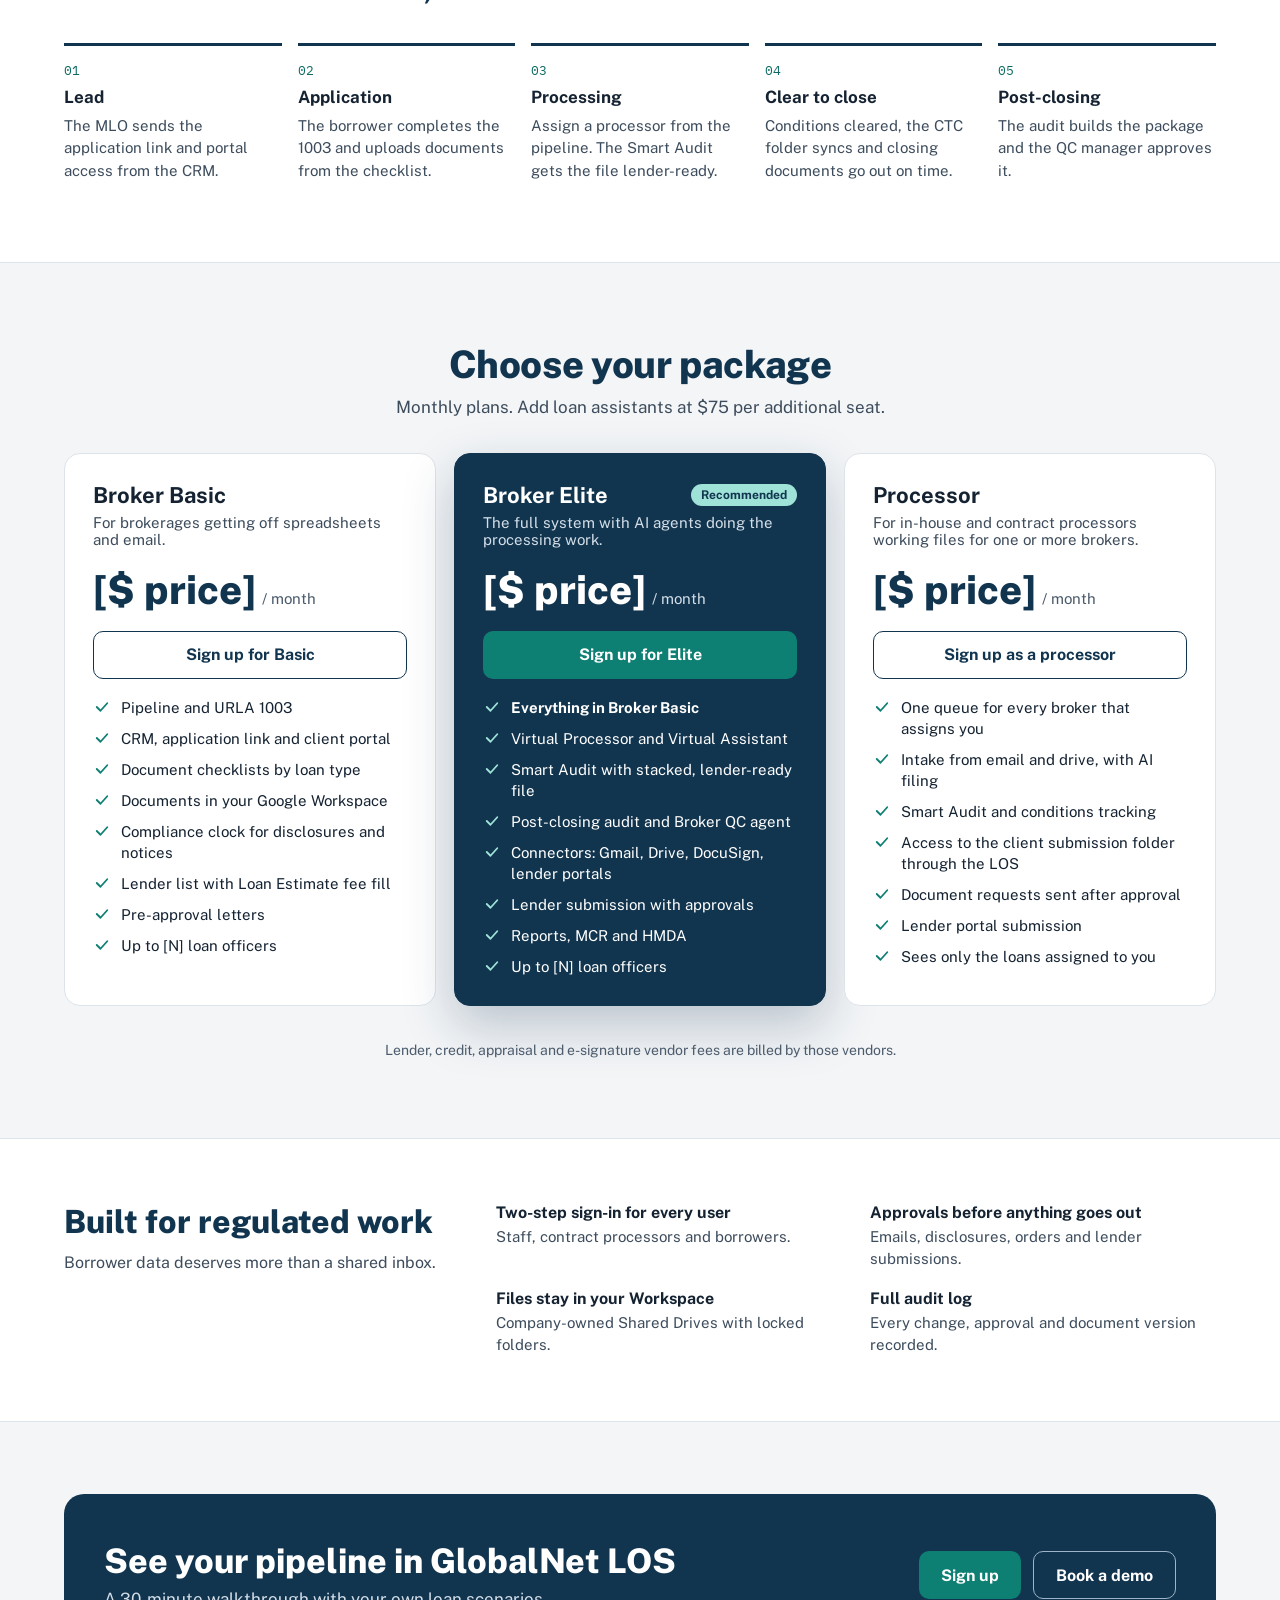
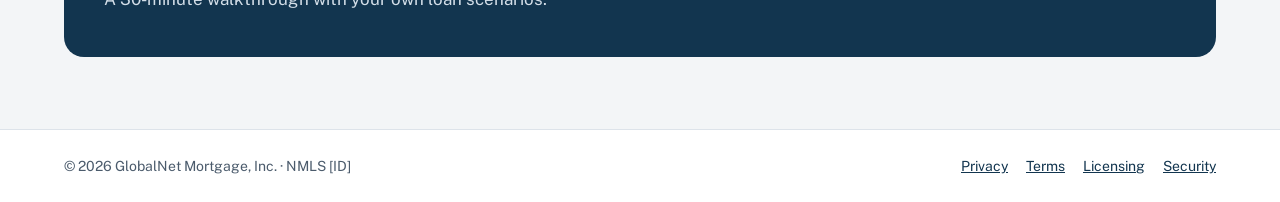
==== commit cfee335e: "Connect Supabase: login with two-step sign-in, live LOS saving to the database Sign in now opens log" ====
--- a/index.html
+++ b/index.html
@@ -1,5 +1,5 @@
 <!doctype html>
-<html lang="en" data-app-url="" data-preview-url="app.html">
+<html lang="en" data-app-url="" data-preview-url="preview.html">
 <!-- data-app-url: the platform address, e.g. https://app.globalnetmortgage.com — when set, "Sign in" opens its /login?as=… page.
      Empty: the menu opens the clickable MVP preview instead. -->
 <head>
@@ -240,7 +240,7 @@
 <script>
 (function(){var root=document.documentElement,app=(root.dataset.appUrl||'').replace(/\/+$/,''),prev=root.dataset.previewUrl;
 document.querySelectorAll('[data-as]').forEach(function(a){var k=a.getAttribute('data-as');
-a.href='app.html?as='+encodeURIComponent(k);});})();
+a.href='login.html?as='+encodeURIComponent(k);});})();
 (function(){var b=document.getElementById('signin-btn'),m=document.getElementById('signin-menu');
 function set(o){m.hidden=!o;b.setAttribute('aria-expanded',String(o));}
 b.addEventListener('click',function(e){e.stopPropagation();set(m.hidden);if(!m.hidden){var f=m.querySelector('a');if(f)f.focus();}});
